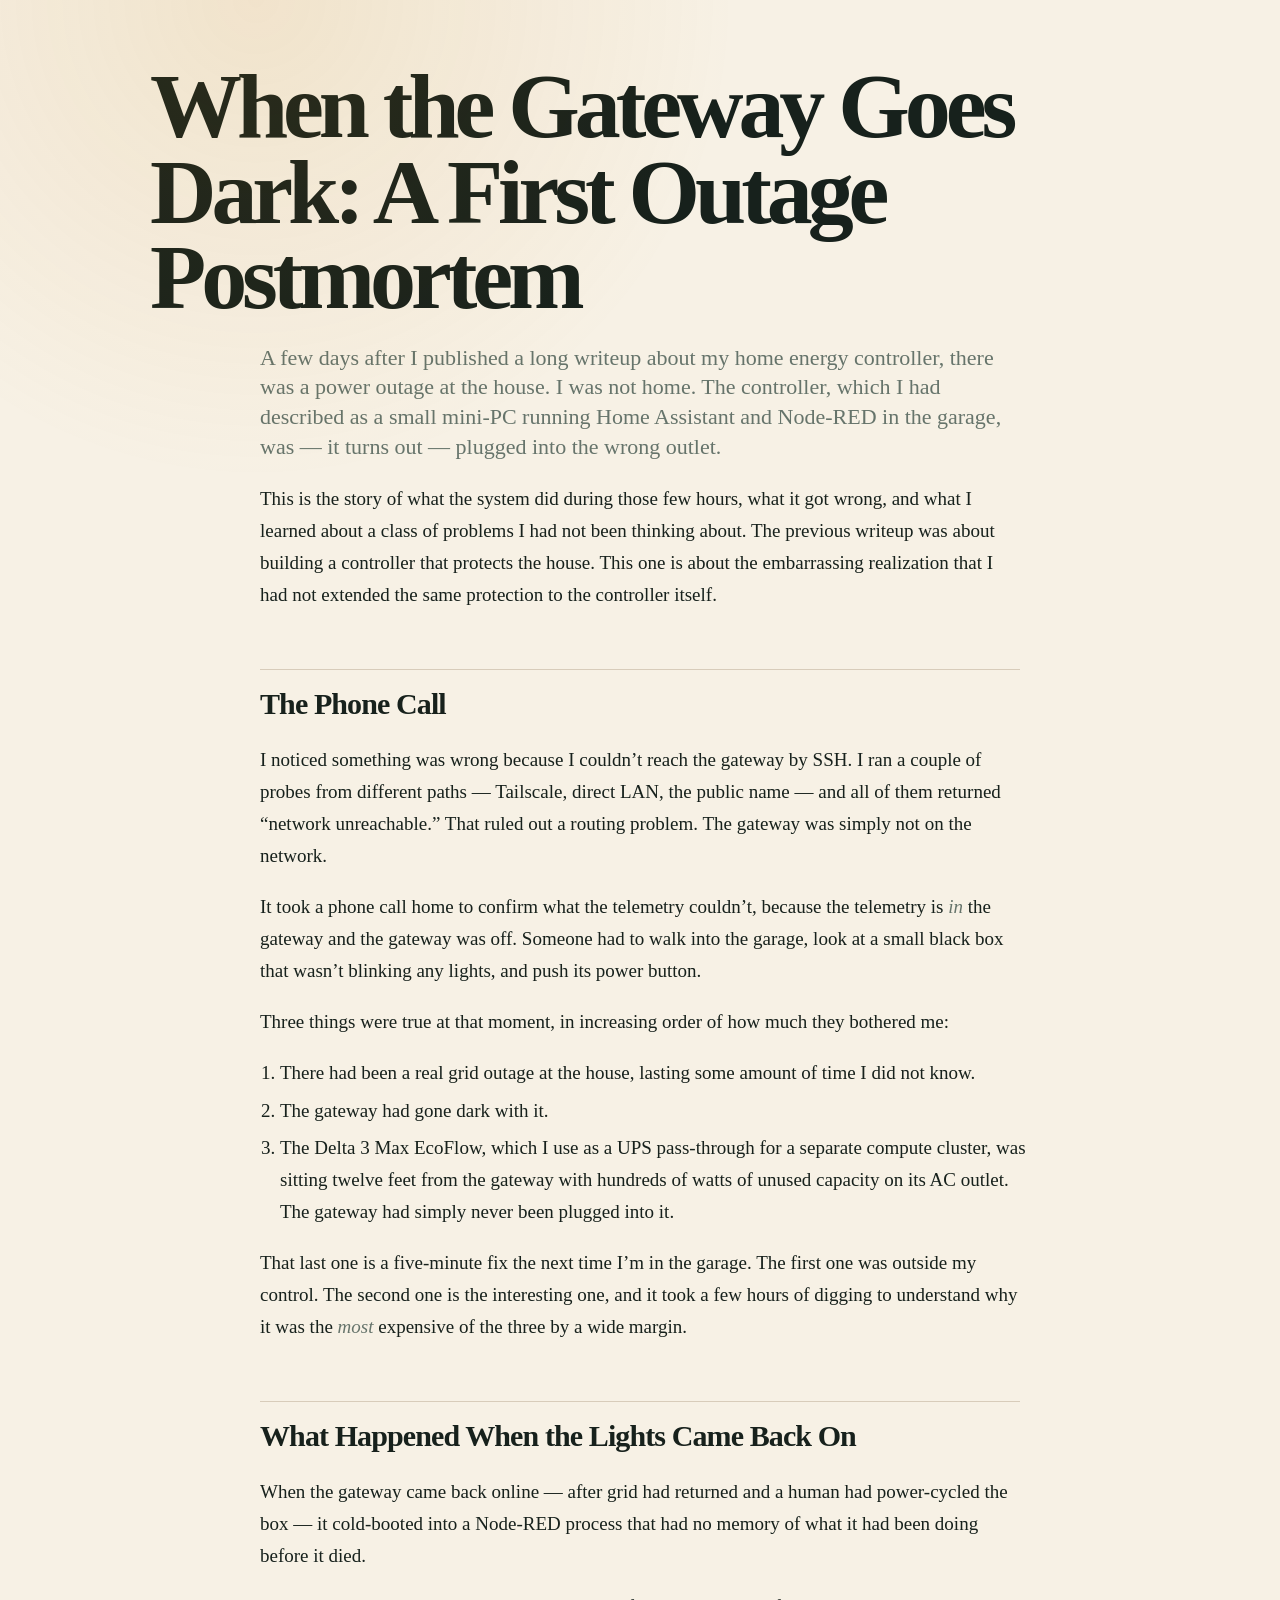
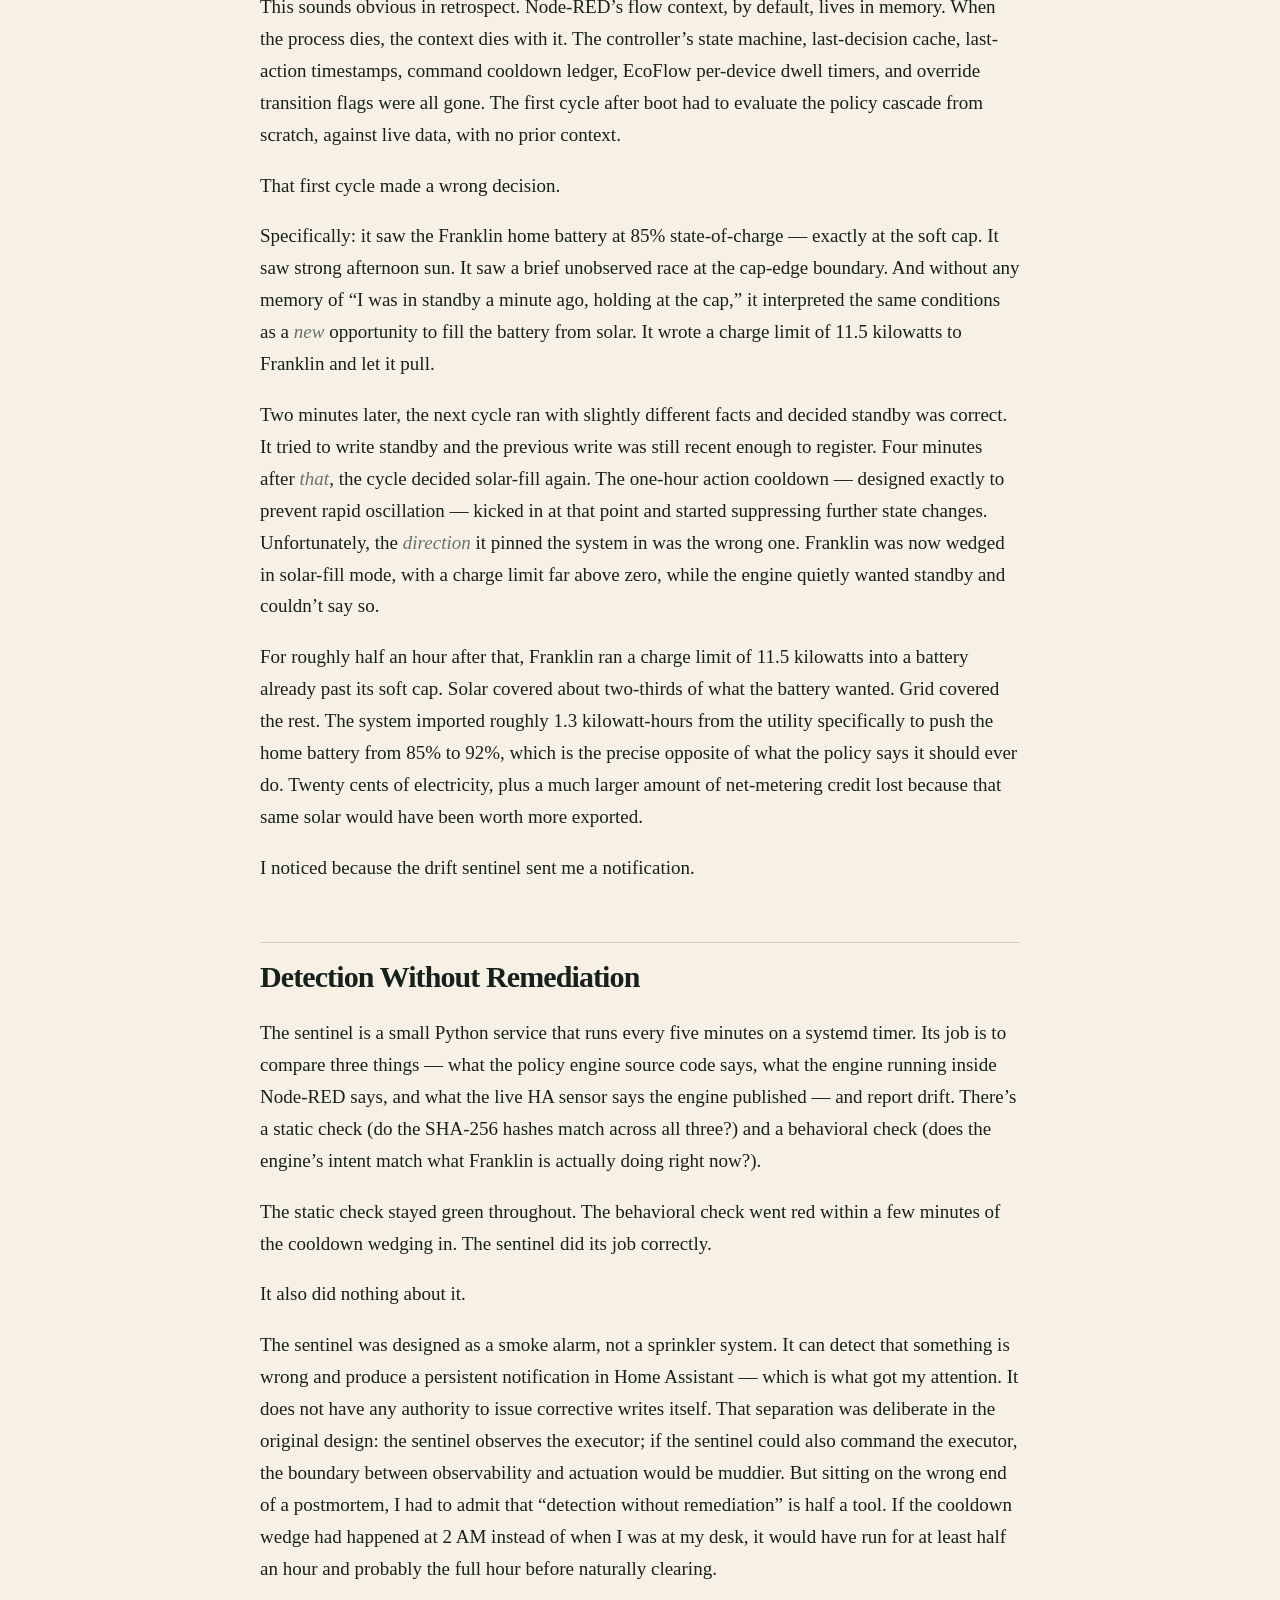
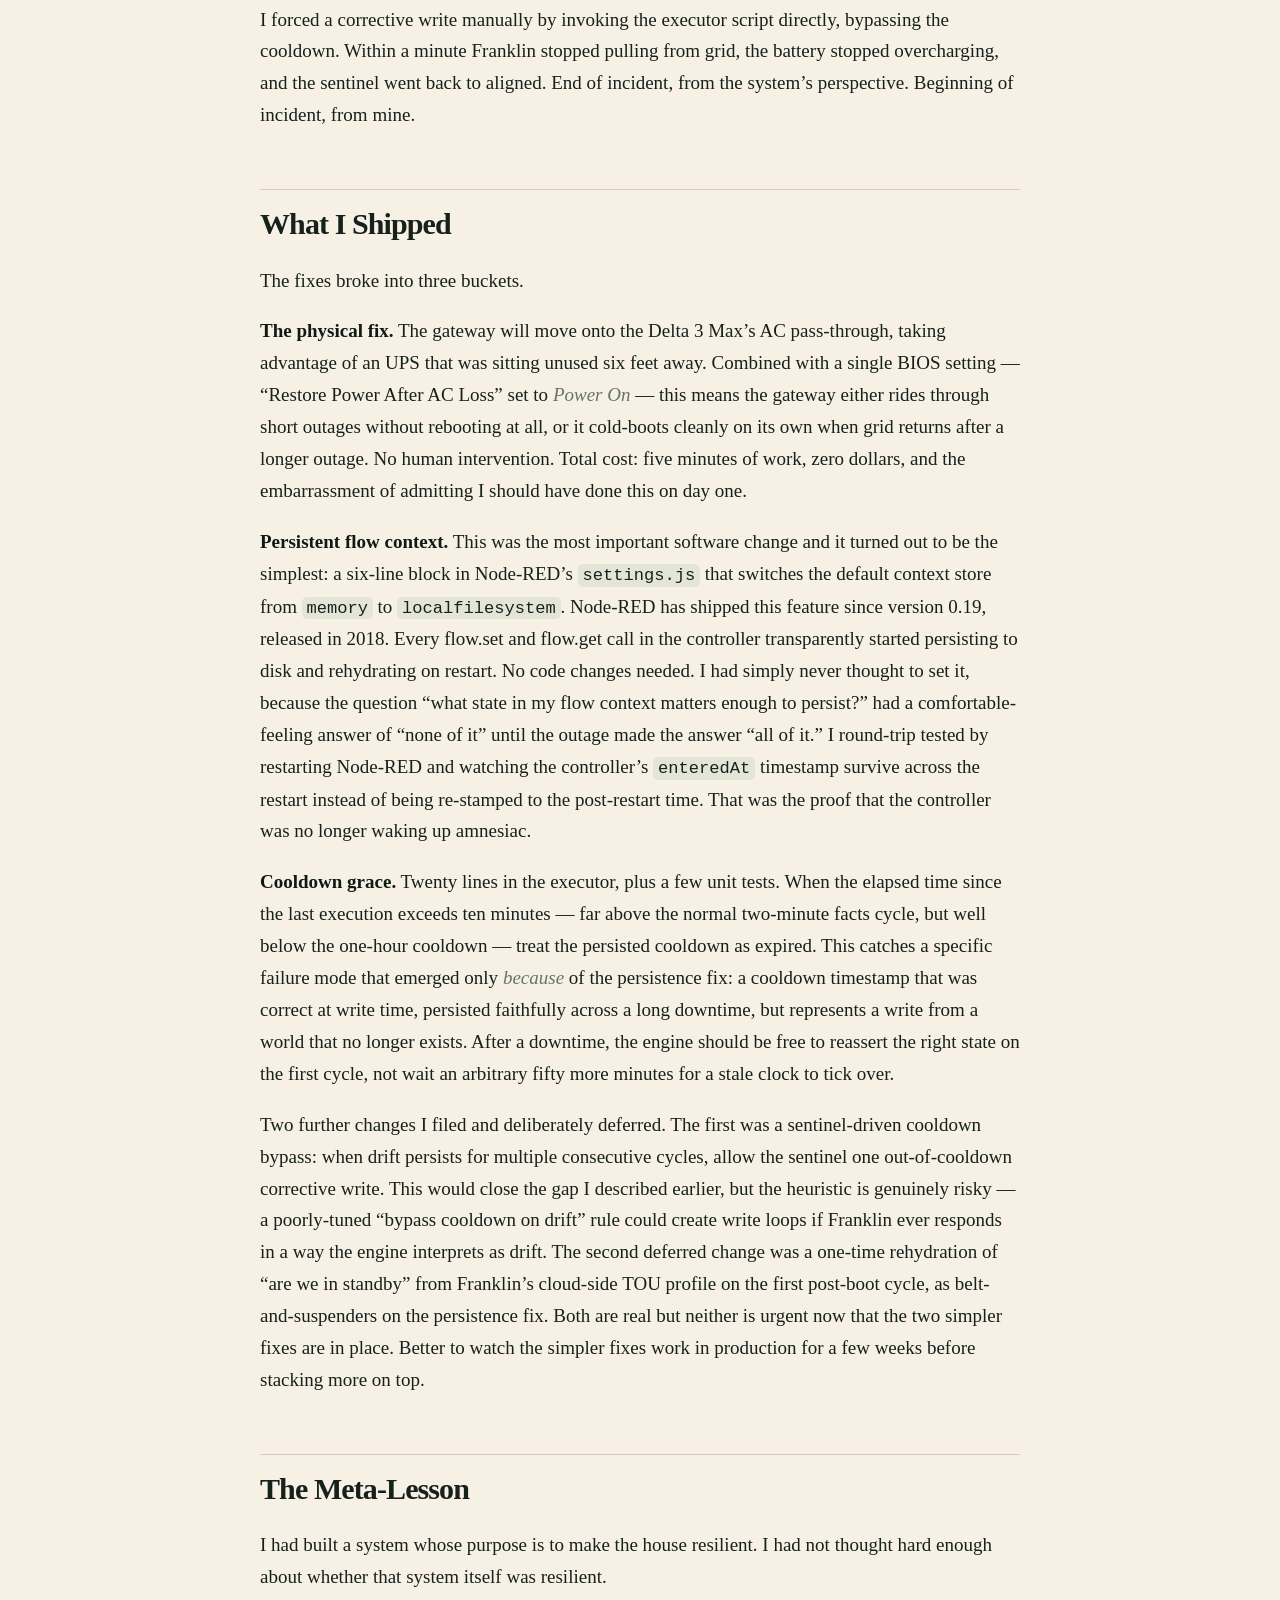
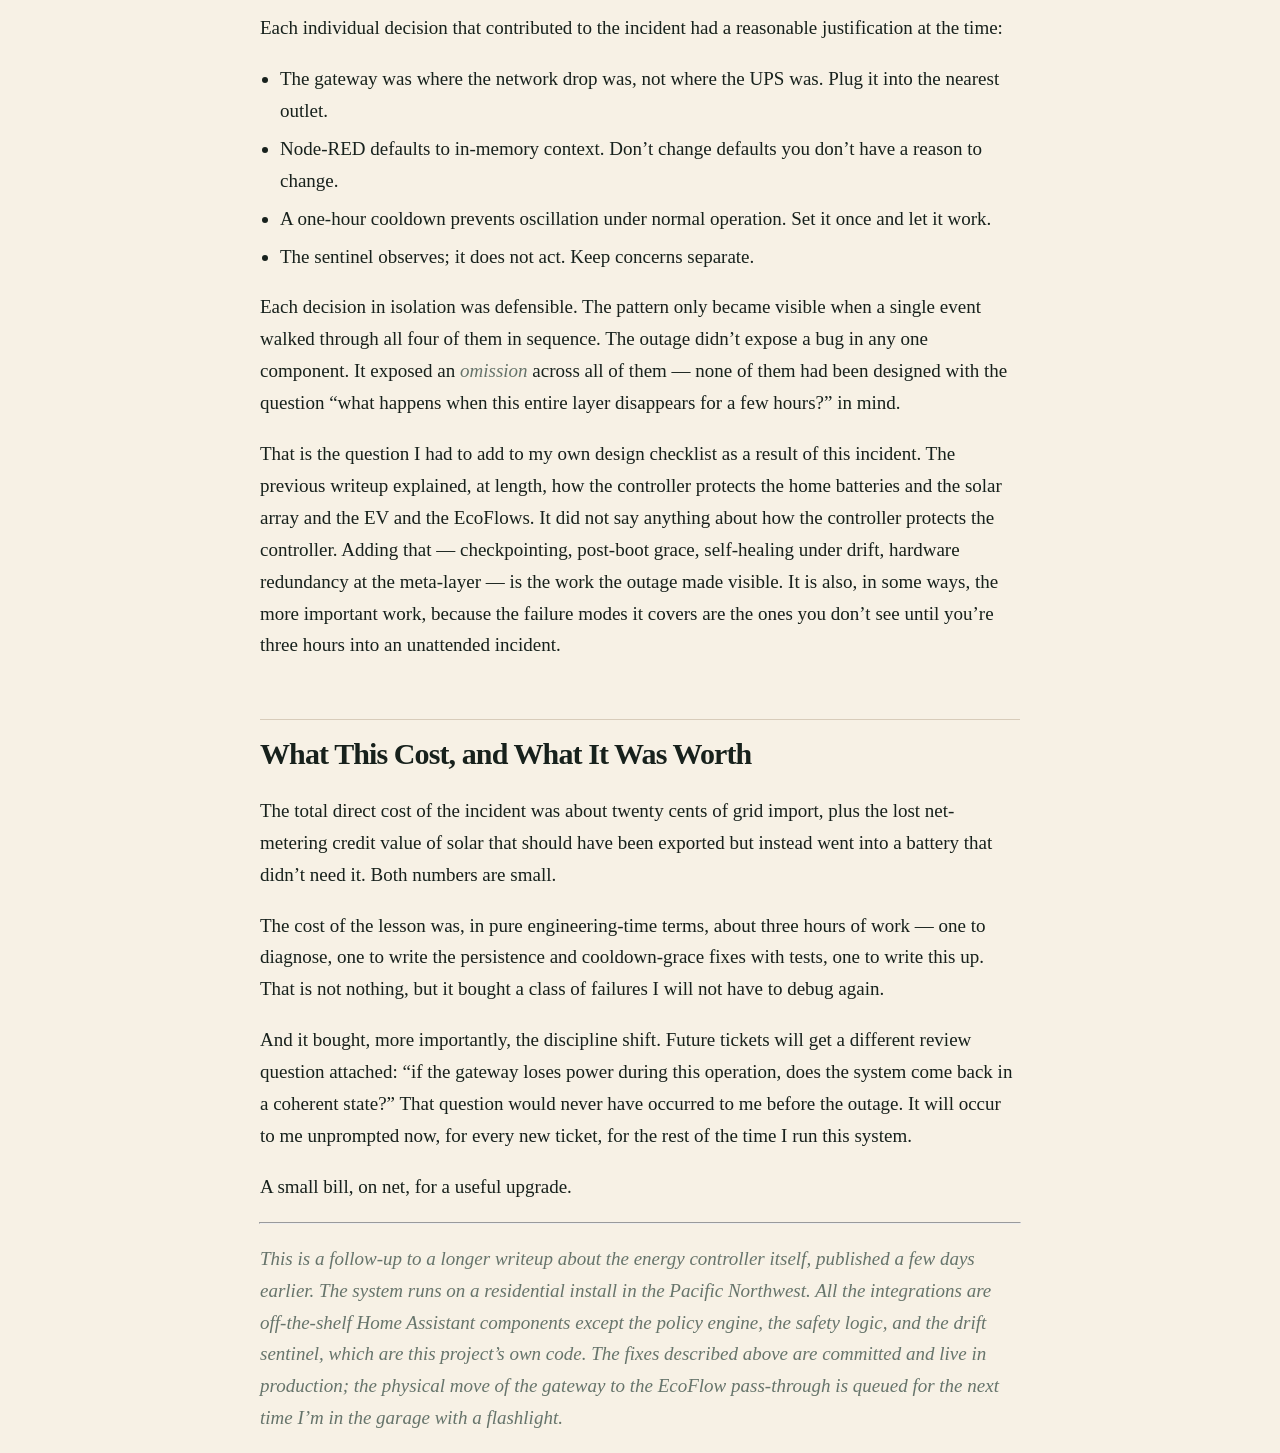
==== article-2.html @ 875e6a42 "Initial commit: two posts, landing page, CSS, screenshots" ====
<!DOCTYPE html>
<html xmlns="http://www.w3.org/1999/xhtml">
<head>
  <meta charset="utf-8" />
  <meta name="generator" content="pandoc" />
  <meta name="viewport" content="width=device-width, initial-scale=1.0, user-scalable=yes" />
  <title>article-2</title>
  <style>
    /* Default styles provided by pandoc.
    ** See https://pandoc.org/MANUAL.html#variables-for-html for config info.
    */
    span.smallcaps{font-variant: small-caps;}
    div.columns{display: flex; gap: min(4vw, 1.5em);}
    div.column{flex: auto; overflow-x: auto;}
    div.hanging-indent{margin-left: 1.5em; text-indent: -1.5em;}
    /* The extra [class] is a hack that increases specificity enough to
       override a similar rule in reveal.js */
    ul.task-list[class]{list-style: none;}
    ul.task-list li input[type="checkbox"] {
      font-size: inherit;
      width: 0.8em;
      margin: 0 0.8em 0.2em -1.6em;
      vertical-align: middle;
    }
    .display.math{display: block; text-align: center; margin: 0.5rem auto;}
  </style>
  <link rel="stylesheet" href="article.css" />
</head>
<body>
<h1 id="when-the-gateway-goes-dark-a-first-outage-postmortem">When the
Gateway Goes Dark: A First Outage Postmortem</h1>
<p>A few days after I published a long writeup about my home energy
controller, there was a power outage at the house. I was not home. The
controller, which I had described as a small mini-PC running Home
Assistant and Node-RED in the garage, was — it turns out — plugged into
the wrong outlet.</p>
<p>This is the story of what the system did during those few hours, what
it got wrong, and what I learned about a class of problems I had not
been thinking about. The previous writeup was about building a
controller that protects the house. This one is about the embarrassing
realization that I had not extended the same protection to the
controller itself.</p>
<h2 id="the-phone-call">The Phone Call</h2>
<p>I noticed something was wrong because I couldn’t reach the gateway by
SSH. I ran a couple of probes from different paths — Tailscale, direct
LAN, the public name — and all of them returned “network unreachable.”
That ruled out a routing problem. The gateway was simply not on the
network.</p>
<p>It took a phone call home to confirm what the telemetry couldn’t,
because the telemetry is <em>in</em> the gateway and the gateway was
off. Someone had to walk into the garage, look at a small black box that
wasn’t blinking any lights, and push its power button.</p>
<p>Three things were true at that moment, in increasing order of how
much they bothered me:</p>
<ol type="1">
<li>There had been a real grid outage at the house, lasting some amount
of time I did not know.</li>
<li>The gateway had gone dark with it.</li>
<li>The Delta 3 Max EcoFlow, which I use as a UPS pass-through for a
separate compute cluster, was sitting twelve feet from the gateway with
hundreds of watts of unused capacity on its AC outlet. The gateway had
simply never been plugged into it.</li>
</ol>
<p>That last one is a five-minute fix the next time I’m in the garage.
The first one was outside my control. The second one is the interesting
one, and it took a few hours of digging to understand why it was the
<em>most</em> expensive of the three by a wide margin.</p>
<h2 id="what-happened-when-the-lights-came-back-on">What Happened When
the Lights Came Back On</h2>
<p>When the gateway came back online — after grid had returned and a
human had power-cycled the box — it cold-booted into a Node-RED process
that had no memory of what it had been doing before it died.</p>
<p>This sounds obvious in retrospect. Node-RED’s flow context, by
default, lives in memory. When the process dies, the context dies with
it. The controller’s state machine, last-decision cache, last-action
timestamps, command cooldown ledger, EcoFlow per-device dwell timers,
and override transition flags were all gone. The first cycle after boot
had to evaluate the policy cascade from scratch, against live data, with
no prior context.</p>
<p>That first cycle made a wrong decision.</p>
<p>Specifically: it saw the Franklin home battery at 85% state-of-charge
— exactly at the soft cap. It saw strong afternoon sun. It saw a brief
unobserved race at the cap-edge boundary. And without any memory of “I
was in standby a minute ago, holding at the cap,” it interpreted the
same conditions as a <em>new</em> opportunity to fill the battery from
solar. It wrote a charge limit of 11.5 kilowatts to Franklin and let it
pull.</p>
<p>Two minutes later, the next cycle ran with slightly different facts
and decided standby was correct. It tried to write standby and the
previous write was still recent enough to register. Four minutes after
<em>that</em>, the cycle decided solar-fill again. The one-hour action
cooldown — designed exactly to prevent rapid oscillation — kicked in at
that point and started suppressing further state changes. Unfortunately,
the <em>direction</em> it pinned the system in was the wrong one.
Franklin was now wedged in solar-fill mode, with a charge limit far
above zero, while the engine quietly wanted standby and couldn’t say
so.</p>
<p>For roughly half an hour after that, Franklin ran a charge limit of
11.5 kilowatts into a battery already past its soft cap. Solar covered
about two-thirds of what the battery wanted. Grid covered the rest. The
system imported roughly 1.3 kilowatt-hours from the utility specifically
to push the home battery from 85% to 92%, which is the precise opposite
of what the policy says it should ever do. Twenty cents of electricity,
plus a much larger amount of net-metering credit lost because that same
solar would have been worth more exported.</p>
<p>I noticed because the drift sentinel sent me a notification.</p>
<h2 id="detection-without-remediation">Detection Without
Remediation</h2>
<p>The sentinel is a small Python service that runs every five minutes
on a systemd timer. Its job is to compare three things — what the policy
engine source code says, what the engine running inside Node-RED says,
and what the live HA sensor says the engine published — and report
drift. There’s a static check (do the SHA-256 hashes match across all
three?) and a behavioral check (does the engine’s intent match what
Franklin is actually doing right now?).</p>
<p>The static check stayed green throughout. The behavioral check went
red within a few minutes of the cooldown wedging in. The sentinel did
its job correctly.</p>
<p>It also did nothing about it.</p>
<p>The sentinel was designed as a smoke alarm, not a sprinkler system.
It can detect that something is wrong and produce a persistent
notification in Home Assistant — which is what got my attention. It does
not have any authority to issue corrective writes itself. That
separation was deliberate in the original design: the sentinel observes
the executor; if the sentinel could also command the executor, the
boundary between observability and actuation would be muddier. But
sitting on the wrong end of a postmortem, I had to admit that “detection
without remediation” is half a tool. If the cooldown wedge had happened
at 2 AM instead of when I was at my desk, it would have run for at least
half an hour and probably the full hour before naturally clearing.</p>
<p>I forced a corrective write manually by invoking the executor script
directly, bypassing the cooldown. Within a minute Franklin stopped
pulling from grid, the battery stopped overcharging, and the sentinel
went back to aligned. End of incident, from the system’s perspective.
Beginning of incident, from mine.</p>
<h2 id="what-i-shipped">What I Shipped</h2>
<p>The fixes broke into three buckets.</p>
<p><strong>The physical fix.</strong> The gateway will move onto the
Delta 3 Max’s AC pass-through, taking advantage of an UPS that was
sitting unused six feet away. Combined with a single BIOS setting —
“Restore Power After AC Loss” set to <em>Power On</em> — this means the
gateway either rides through short outages without rebooting at all, or
it cold-boots cleanly on its own when grid returns after a longer
outage. No human intervention. Total cost: five minutes of work, zero
dollars, and the embarrassment of admitting I should have done this on
day one.</p>
<p><strong>Persistent flow context.</strong> This was the most important
software change and it turned out to be the simplest: a six-line block
in Node-RED’s <code>settings.js</code> that switches the default context
store from <code>memory</code> to <code>localfilesystem</code>. Node-RED
has shipped this feature since version 0.19, released in 2018. Every
flow.set and flow.get call in the controller transparently started
persisting to disk and rehydrating on restart. No code changes needed. I
had simply never thought to set it, because the question “what state in
my flow context matters enough to persist?” had a comfortable-feeling
answer of “none of it” until the outage made the answer “all of it.” I
round-trip tested by restarting Node-RED and watching the controller’s
<code>enteredAt</code> timestamp survive across the restart instead of
being re-stamped to the post-restart time. That was the proof that the
controller was no longer waking up amnesiac.</p>
<p><strong>Cooldown grace.</strong> Twenty lines in the executor, plus a
few unit tests. When the elapsed time since the last execution exceeds
ten minutes — far above the normal two-minute facts cycle, but well
below the one-hour cooldown — treat the persisted cooldown as expired.
This catches a specific failure mode that emerged only <em>because</em>
of the persistence fix: a cooldown timestamp that was correct at write
time, persisted faithfully across a long downtime, but represents a
write from a world that no longer exists. After a downtime, the engine
should be free to reassert the right state on the first cycle, not wait
an arbitrary fifty more minutes for a stale clock to tick over.</p>
<p>Two further changes I filed and deliberately deferred. The first was
a sentinel-driven cooldown bypass: when drift persists for multiple
consecutive cycles, allow the sentinel one out-of-cooldown corrective
write. This would close the gap I described earlier, but the heuristic
is genuinely risky — a poorly-tuned “bypass cooldown on drift” rule
could create write loops if Franklin ever responds in a way the engine
interprets as drift. The second deferred change was a one-time
rehydration of “are we in standby” from Franklin’s cloud-side TOU
profile on the first post-boot cycle, as belt-and-suspenders on the
persistence fix. Both are real but neither is urgent now that the two
simpler fixes are in place. Better to watch the simpler fixes work in
production for a few weeks before stacking more on top.</p>
<h2 id="the-meta-lesson">The Meta-Lesson</h2>
<p>I had built a system whose purpose is to make the house resilient. I
had not thought hard enough about whether that system itself was
resilient.</p>
<p>Each individual decision that contributed to the incident had a
reasonable justification at the time:</p>
<ul>
<li>The gateway was where the network drop was, not where the UPS was.
Plug it into the nearest outlet.</li>
<li>Node-RED defaults to in-memory context. Don’t change defaults you
don’t have a reason to change.</li>
<li>A one-hour cooldown prevents oscillation under normal operation. Set
it once and let it work.</li>
<li>The sentinel observes; it does not act. Keep concerns separate.</li>
</ul>
<p>Each decision in isolation was defensible. The pattern only became
visible when a single event walked through all four of them in sequence.
The outage didn’t expose a bug in any one component. It exposed an
<em>omission</em> across all of them — none of them had been designed
with the question “what happens when this entire layer disappears for a
few hours?” in mind.</p>
<p>That is the question I had to add to my own design checklist as a
result of this incident. The previous writeup explained, at length, how
the controller protects the home batteries and the solar array and the
EV and the EcoFlows. It did not say anything about how the controller
protects the controller. Adding that — checkpointing, post-boot grace,
self-healing under drift, hardware redundancy at the meta-layer — is the
work the outage made visible. It is also, in some ways, the more
important work, because the failure modes it covers are the ones you
don’t see until you’re three hours into an unattended incident.</p>
<h2 id="what-this-cost-and-what-it-was-worth">What This Cost, and What
It Was Worth</h2>
<p>The total direct cost of the incident was about twenty cents of grid
import, plus the lost net-metering credit value of solar that should
have been exported but instead went into a battery that didn’t need it.
Both numbers are small.</p>
<p>The cost of the lesson was, in pure engineering-time terms, about
three hours of work — one to diagnose, one to write the persistence and
cooldown-grace fixes with tests, one to write this up. That is not
nothing, but it bought a class of failures I will not have to debug
again.</p>
<p>And it bought, more importantly, the discipline shift. Future tickets
will get a different review question attached: “if the gateway loses
power during this operation, does the system come back in a coherent
state?” That question would never have occurred to me before the outage.
It will occur to me unprompted now, for every new ticket, for the rest
of the time I run this system.</p>
<p>A small bill, on net, for a useful upgrade.</p>
<hr />
<p><em>This is a follow-up to a longer writeup about the energy
controller itself, published a few days earlier. The system runs on a
residential install in the Pacific Northwest. All the integrations are
off-the-shelf Home Assistant components except the policy engine, the
safety logic, and the drift sentinel, which are this project’s own code.
The fixes described above are committed and live in production; the
physical move of the gateway to the EcoFlow pass-through is queued for
the next time I’m in the garage with a flashlight.</em></p>
</body>
</html>
---- article.css ----
:root {
  color-scheme: light;
  --paper: #f7f1e5;
  --ink: #17211c;
  --muted: #66746b;
  --line: #d8ccba;
  --accent: #1f6f52;
  --solar: #c98317;
  font-family: ui-serif, Georgia, Cambria, "Times New Roman", Times, serif;
}

body {
  margin: 0;
  background: var(--paper);
  color: var(--ink);
}

body::before {
  content: "";
  position: fixed;
  inset: 0;
  pointer-events: none;
  background: radial-gradient(circle at 20% 0%, rgba(201, 131, 23, 0.12), transparent 30rem);
}

main, body > article, body > div, body > section {
  max-width: 760px;
  margin: 0 auto;
}

body > * {
  max-width: 760px;
  margin-left: auto;
  margin-right: auto;
}

h1 {
  max-width: 980px;
  margin: 64px auto 10px;
  font-size: clamp(46px, 8vw, 92px);
  line-height: 0.93;
  letter-spacing: -0.055em;
}

h1 + p {
  max-width: 760px;
  color: var(--muted);
  font-size: 22px;
  line-height: 1.35;
}

h2 {
  margin-top: 58px;
  padding-top: 18px;
  border-top: 1px solid var(--line);
  font-size: 30px;
  line-height: 1.05;
  letter-spacing: -0.03em;
}

p, li {
  font-size: 19px;
  line-height: 1.68;
}

li { margin: 6px 0; }

em { color: var(--muted); }

strong { color: #0f1a15; }

img {
  display: block;
  width: min(1120px, calc(100vw - 48px));
  max-width: none;
  margin: 34px 50% 12px;
  transform: translateX(-50%);
  border-radius: 18px;
  border: 1px solid rgba(23, 33, 28, 0.18);
  box-shadow: 0 20px 70px rgba(46, 35, 19, 0.18);
}

a {
  color: var(--accent);
}

blockquote {
  margin: 42px 0;
  padding-left: 24px;
  border-left: 5px solid var(--solar);
  color: #27342d;
  font-size: 25px;
  line-height: 1.35;
}

code {
  font-family: ui-monospace, SFMono-Regular, Menlo, Monaco, Consolas, "Liberation Mono", monospace;
  font-size: 0.9em;
  background: rgba(31, 111, 82, 0.09);
  padding: 0.1em 0.28em;
  border-radius: 5px;
}

@media (max-width: 820px) {
  body > * { max-width: calc(100vw - 34px); }
  p, li { font-size: 17px; }
  h1 { margin-top: 34px; }
}
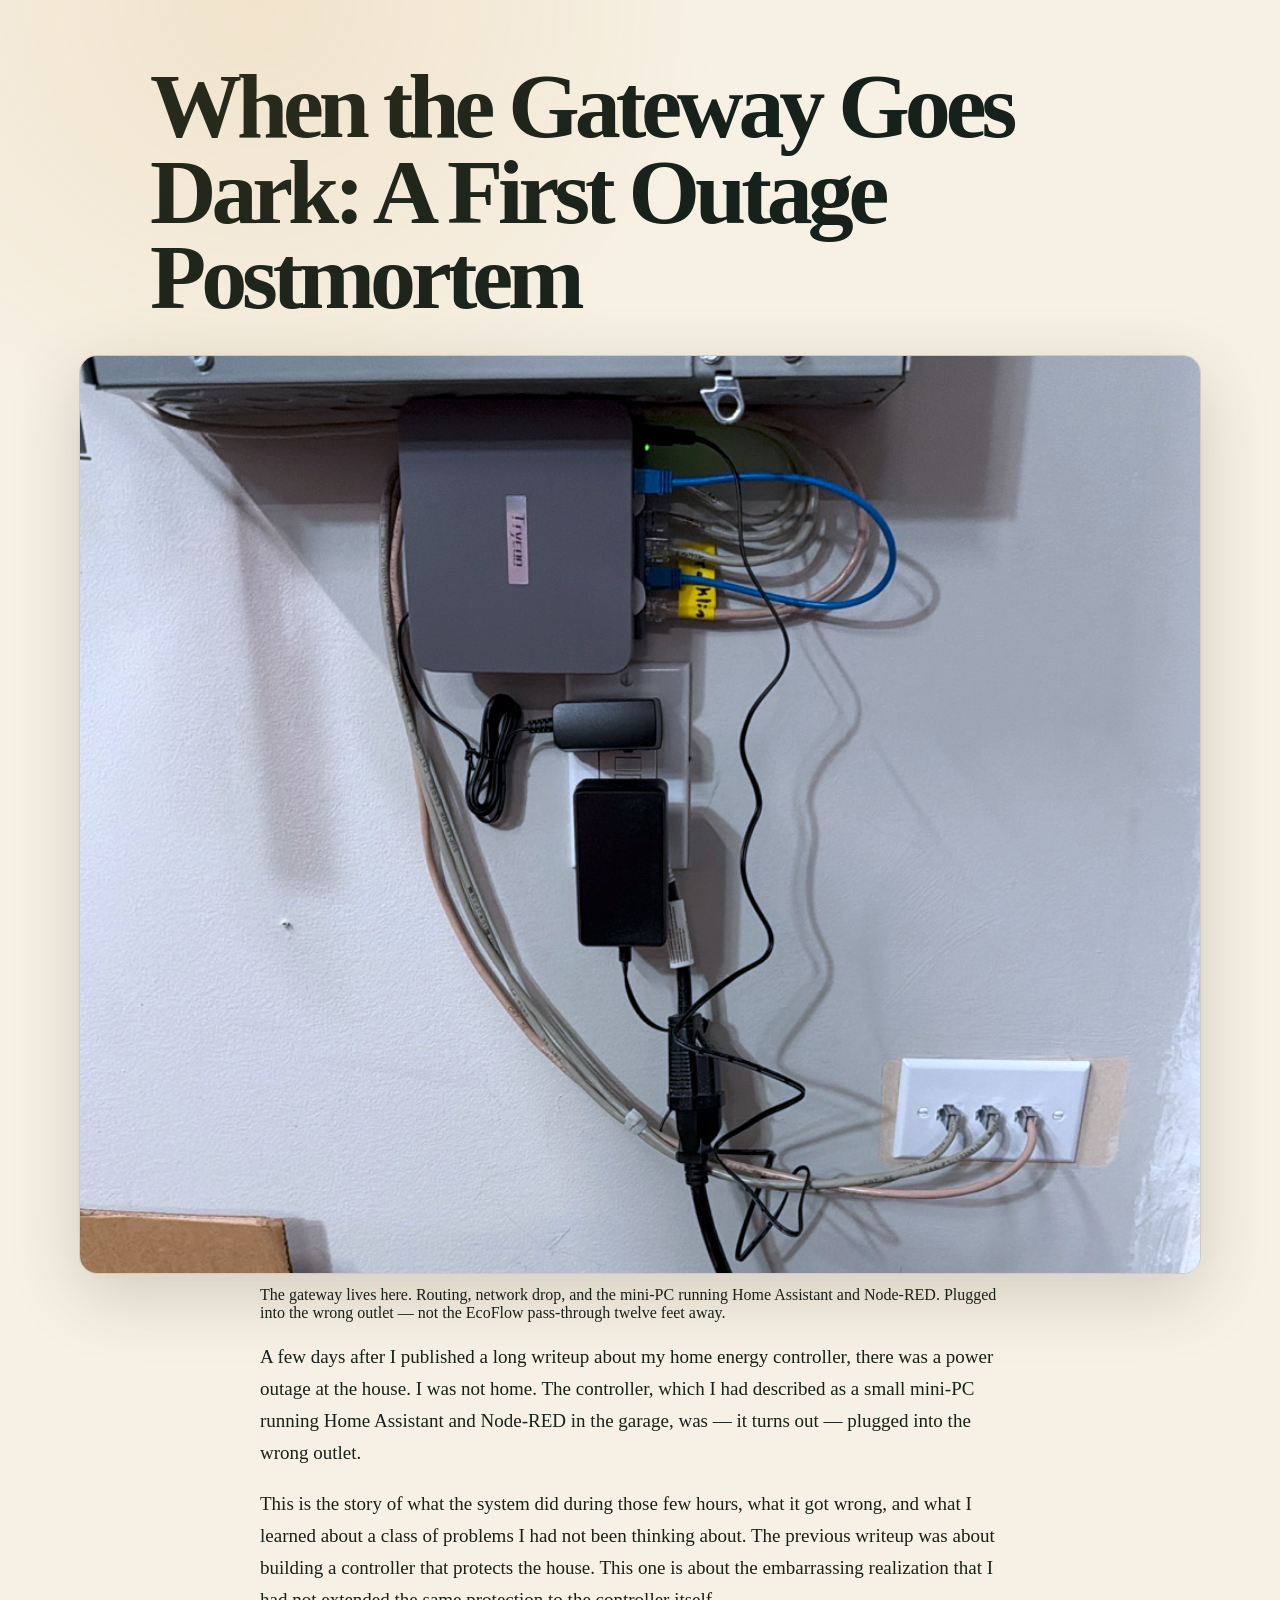
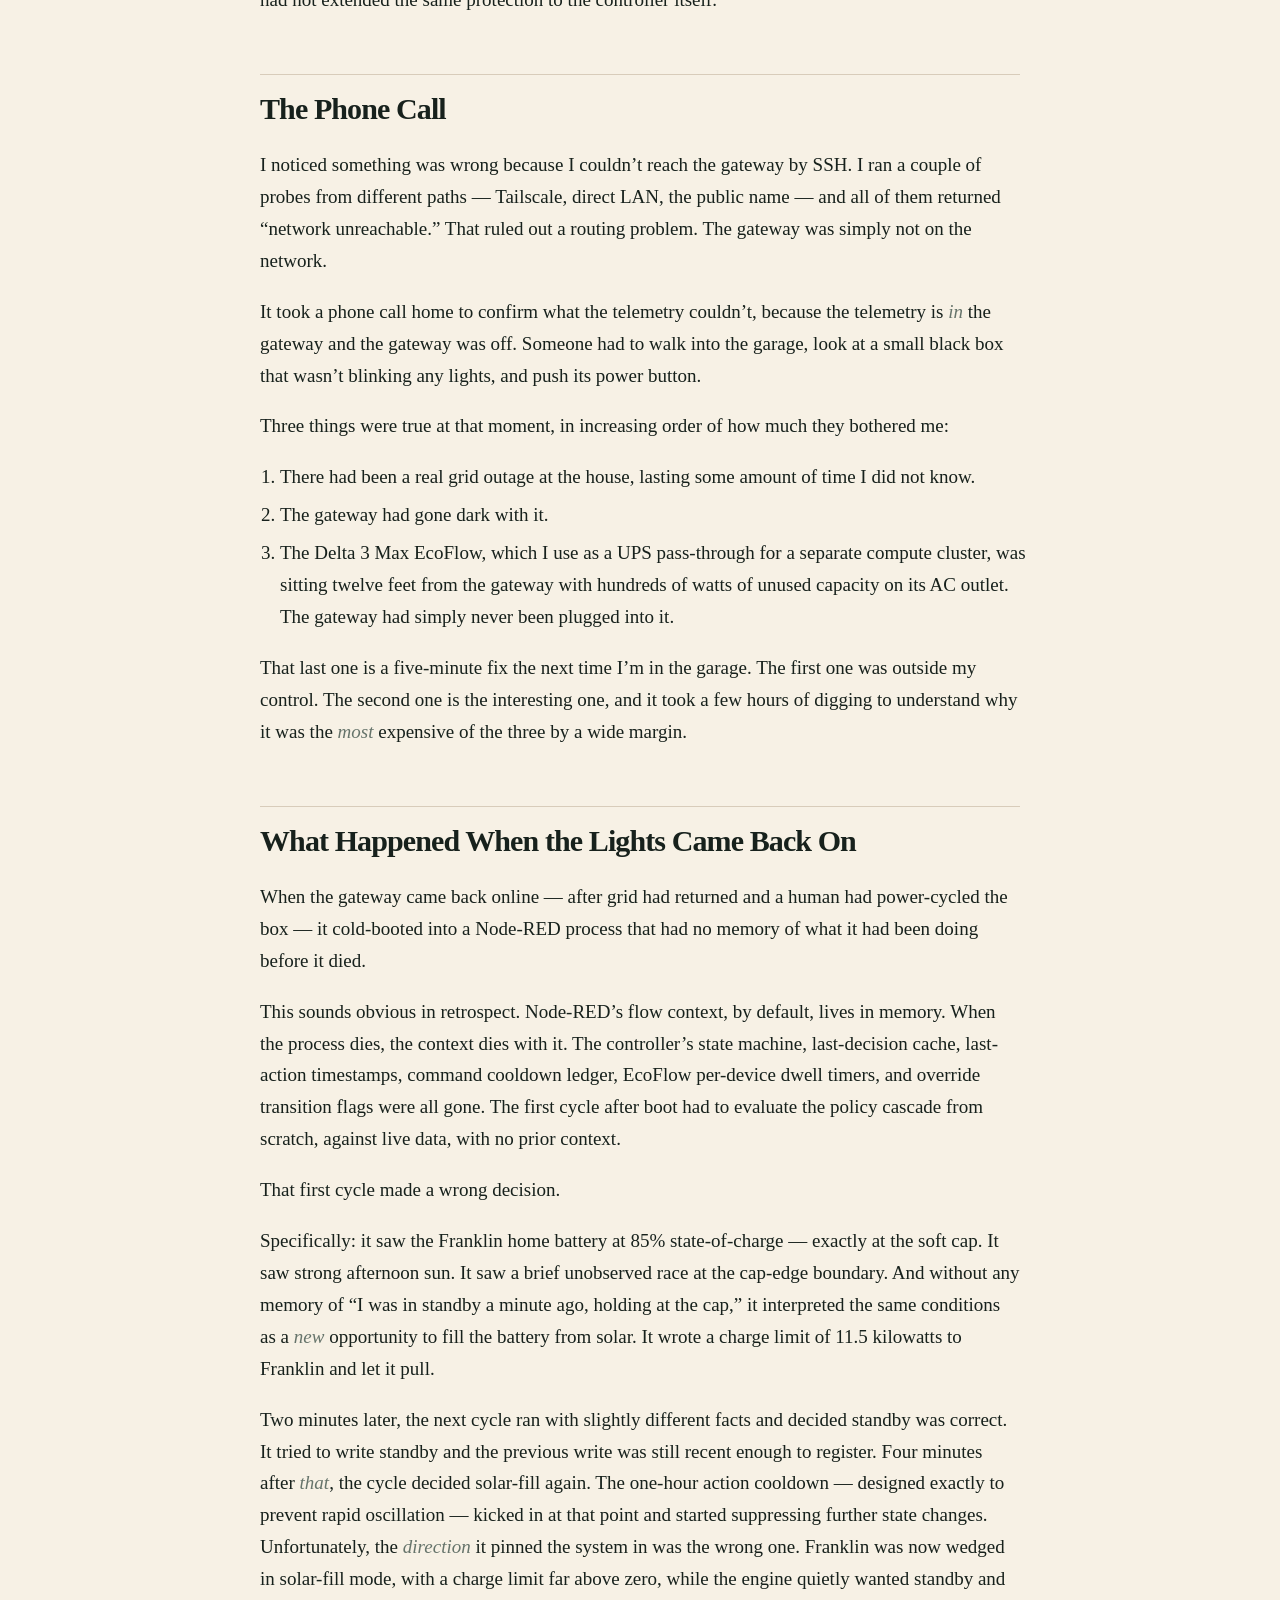
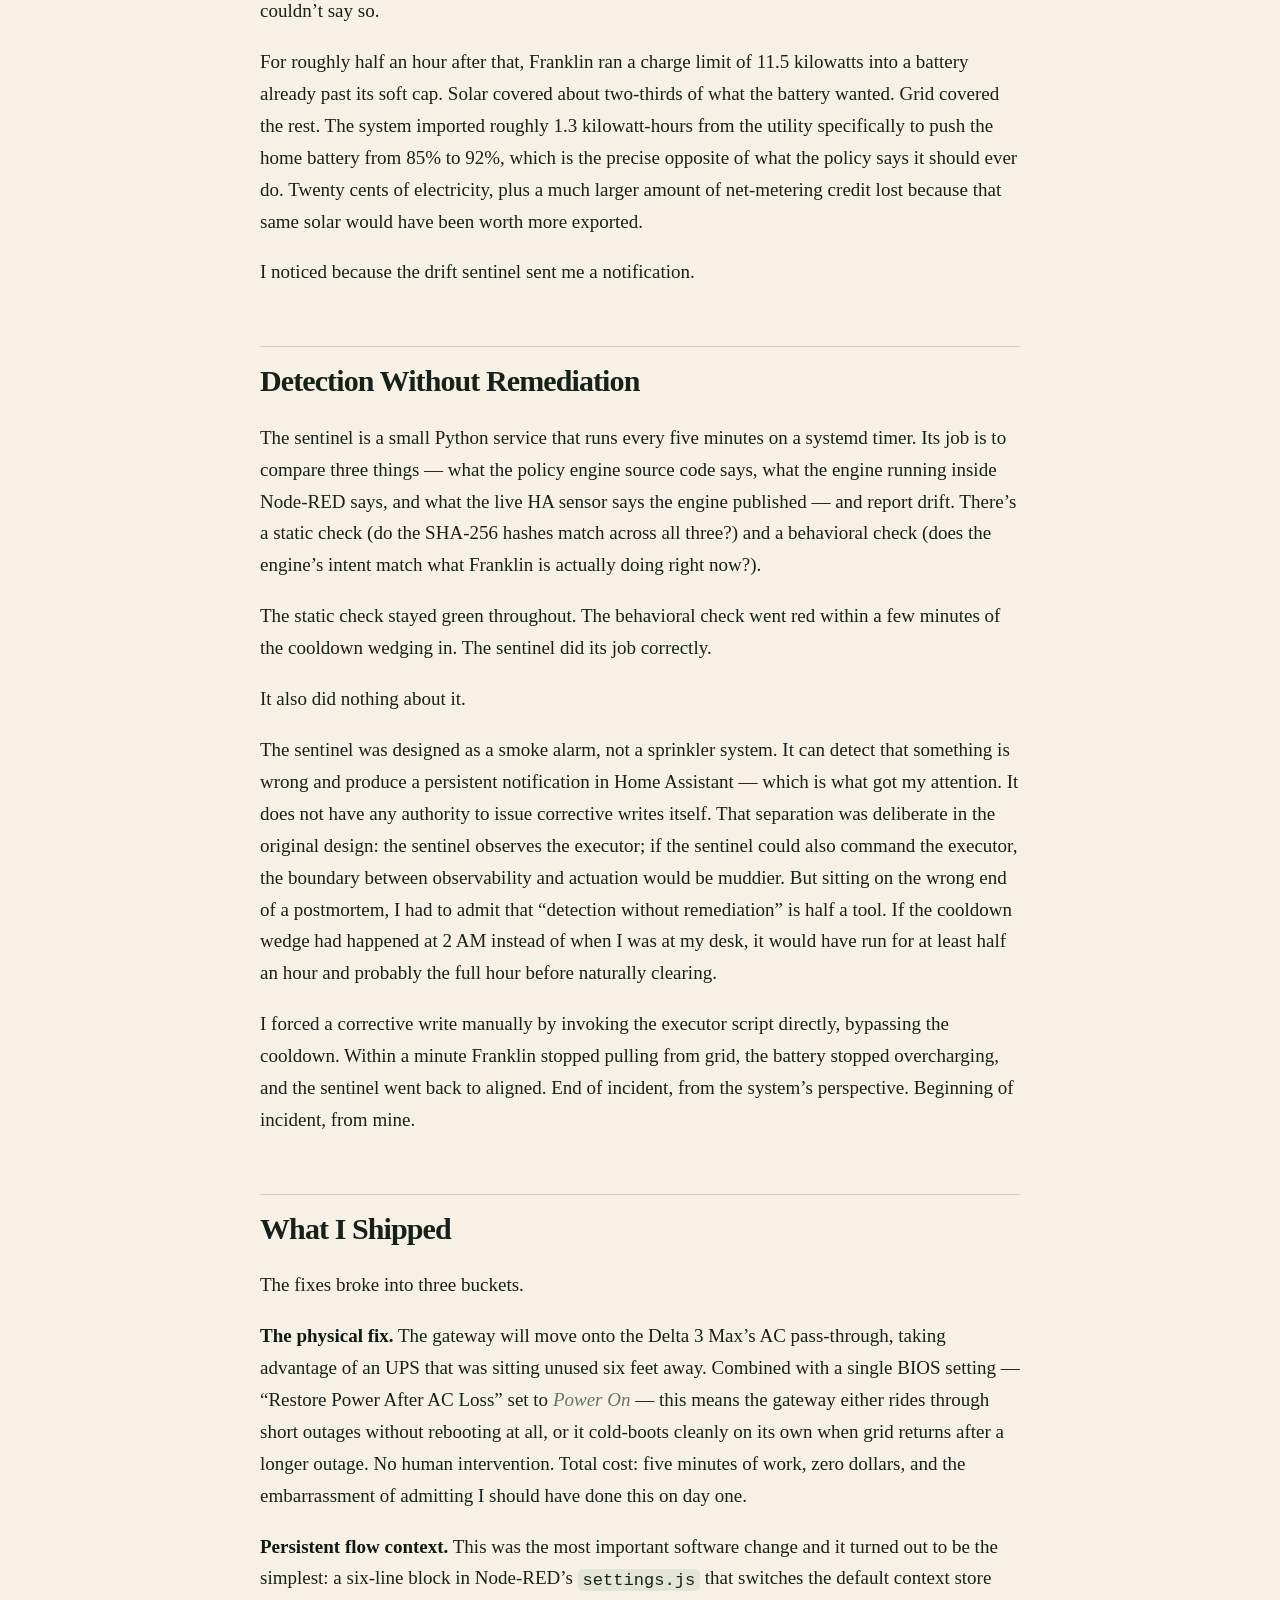
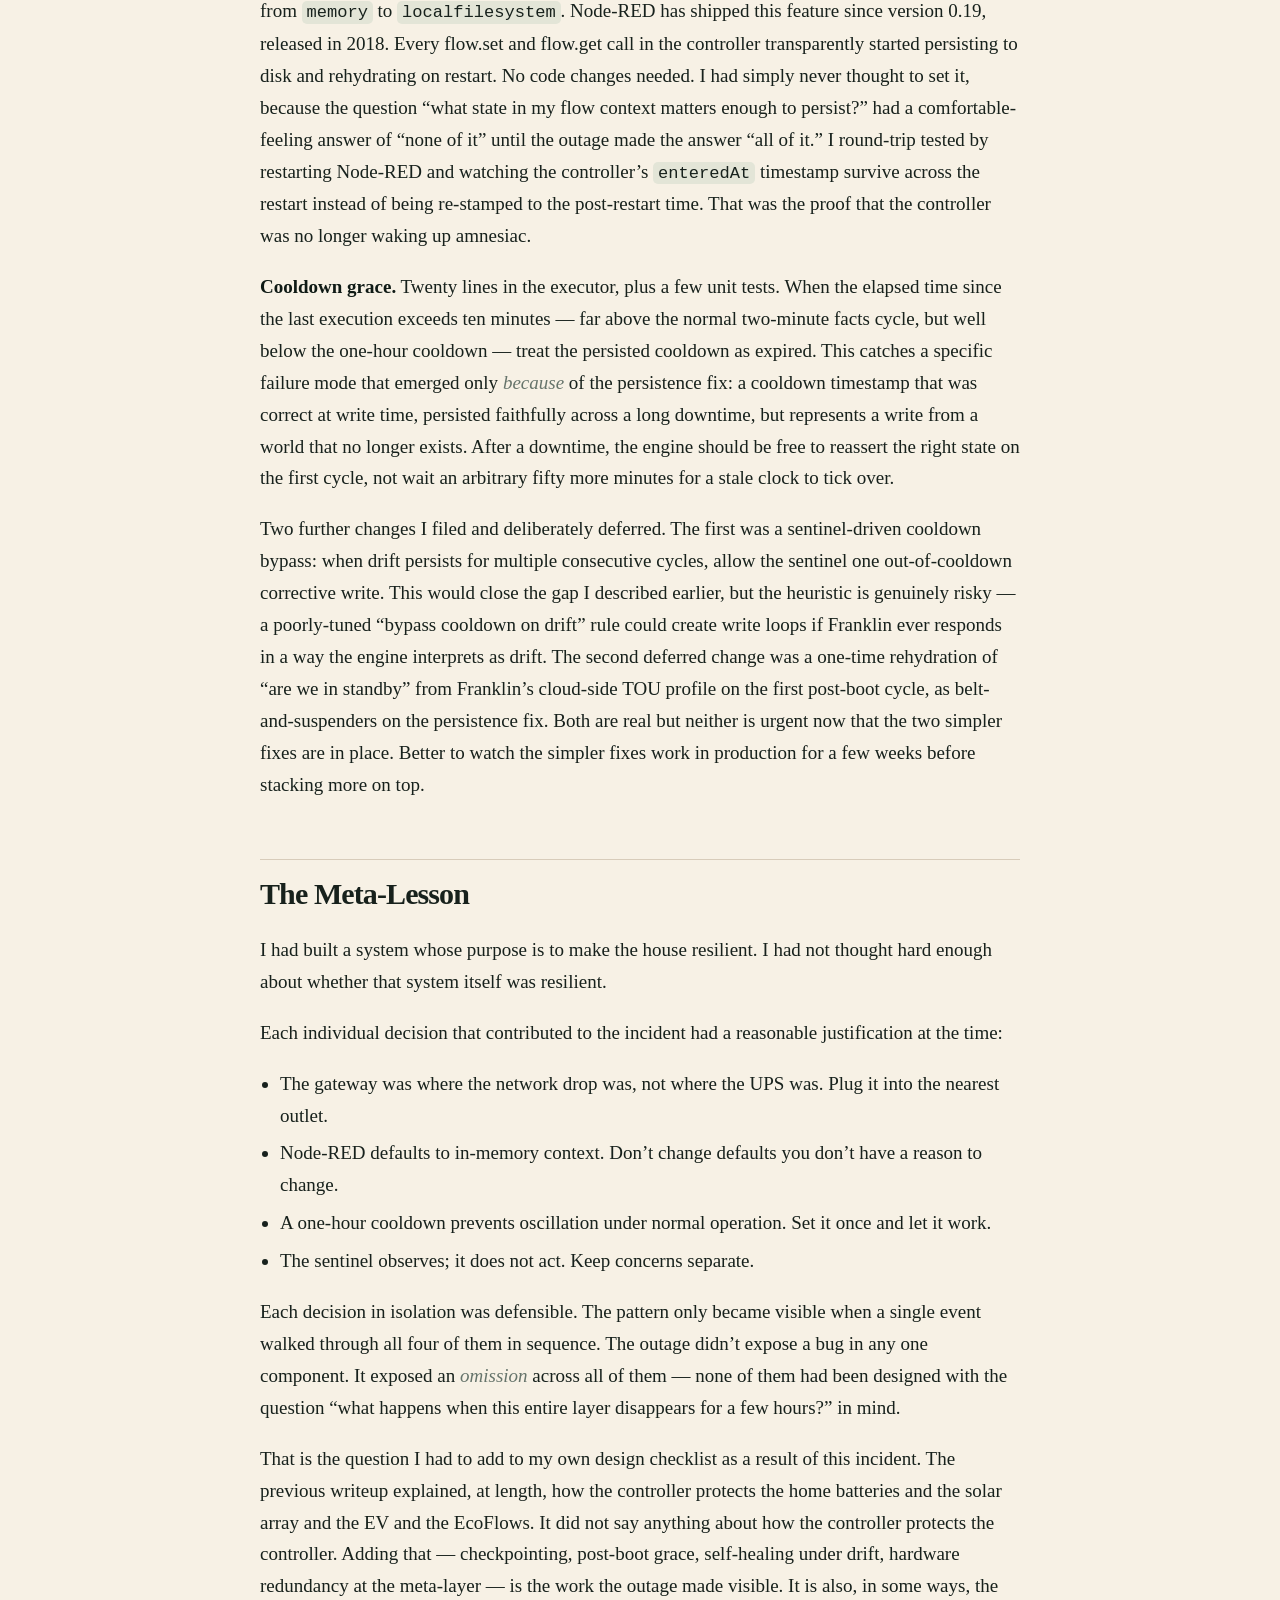
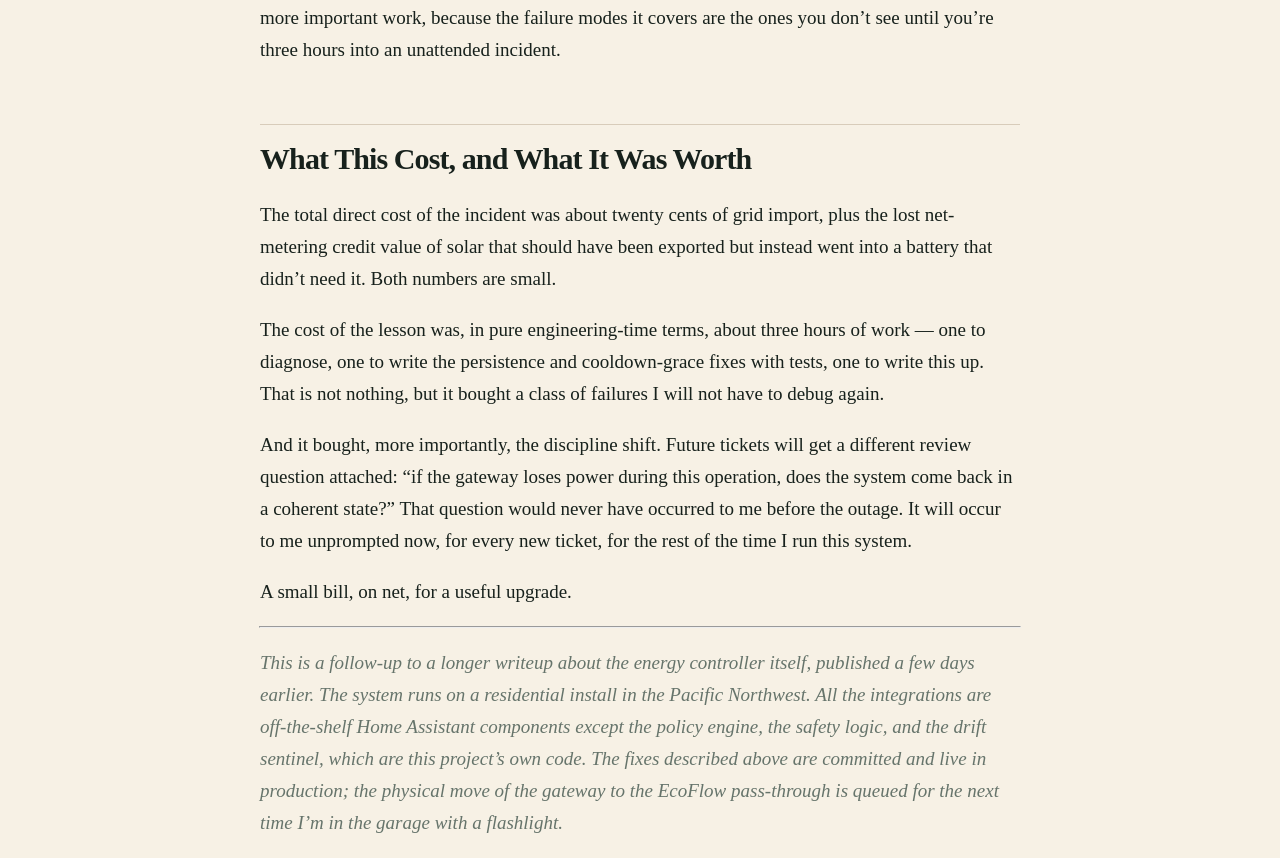
==== commit 5398c5f5: "Update hero image to daytime sankey and sharpen meta-thesis" ====
--- a/article-2.html
+++ b/article-2.html
@@ -29,6 +29,14 @@
 <body>
 <h1 id="when-the-gateway-goes-dark-a-first-outage-postmortem">When the
 Gateway Goes Dark: A First Outage Postmortem</h1>
+<figure>
+<img src="screenshots/gateway-garage.png"
+alt="The gateway lives here. Routing, network drop, and the mini-PC running Home Assistant and Node-RED. Plugged into the wrong outlet — not the EcoFlow pass-through twelve feet away." />
+<figcaption aria-hidden="true">The gateway lives here. Routing, network
+drop, and the mini-PC running Home Assistant and Node-RED. Plugged into
+the wrong outlet — not the EcoFlow pass-through twelve feet
+away.</figcaption>
+</figure>
 <p>A few days after I published a long writeup about my home energy
 controller, there was a power outage at the house. I was not home. The
 controller, which I had described as a small mini-PC running Home
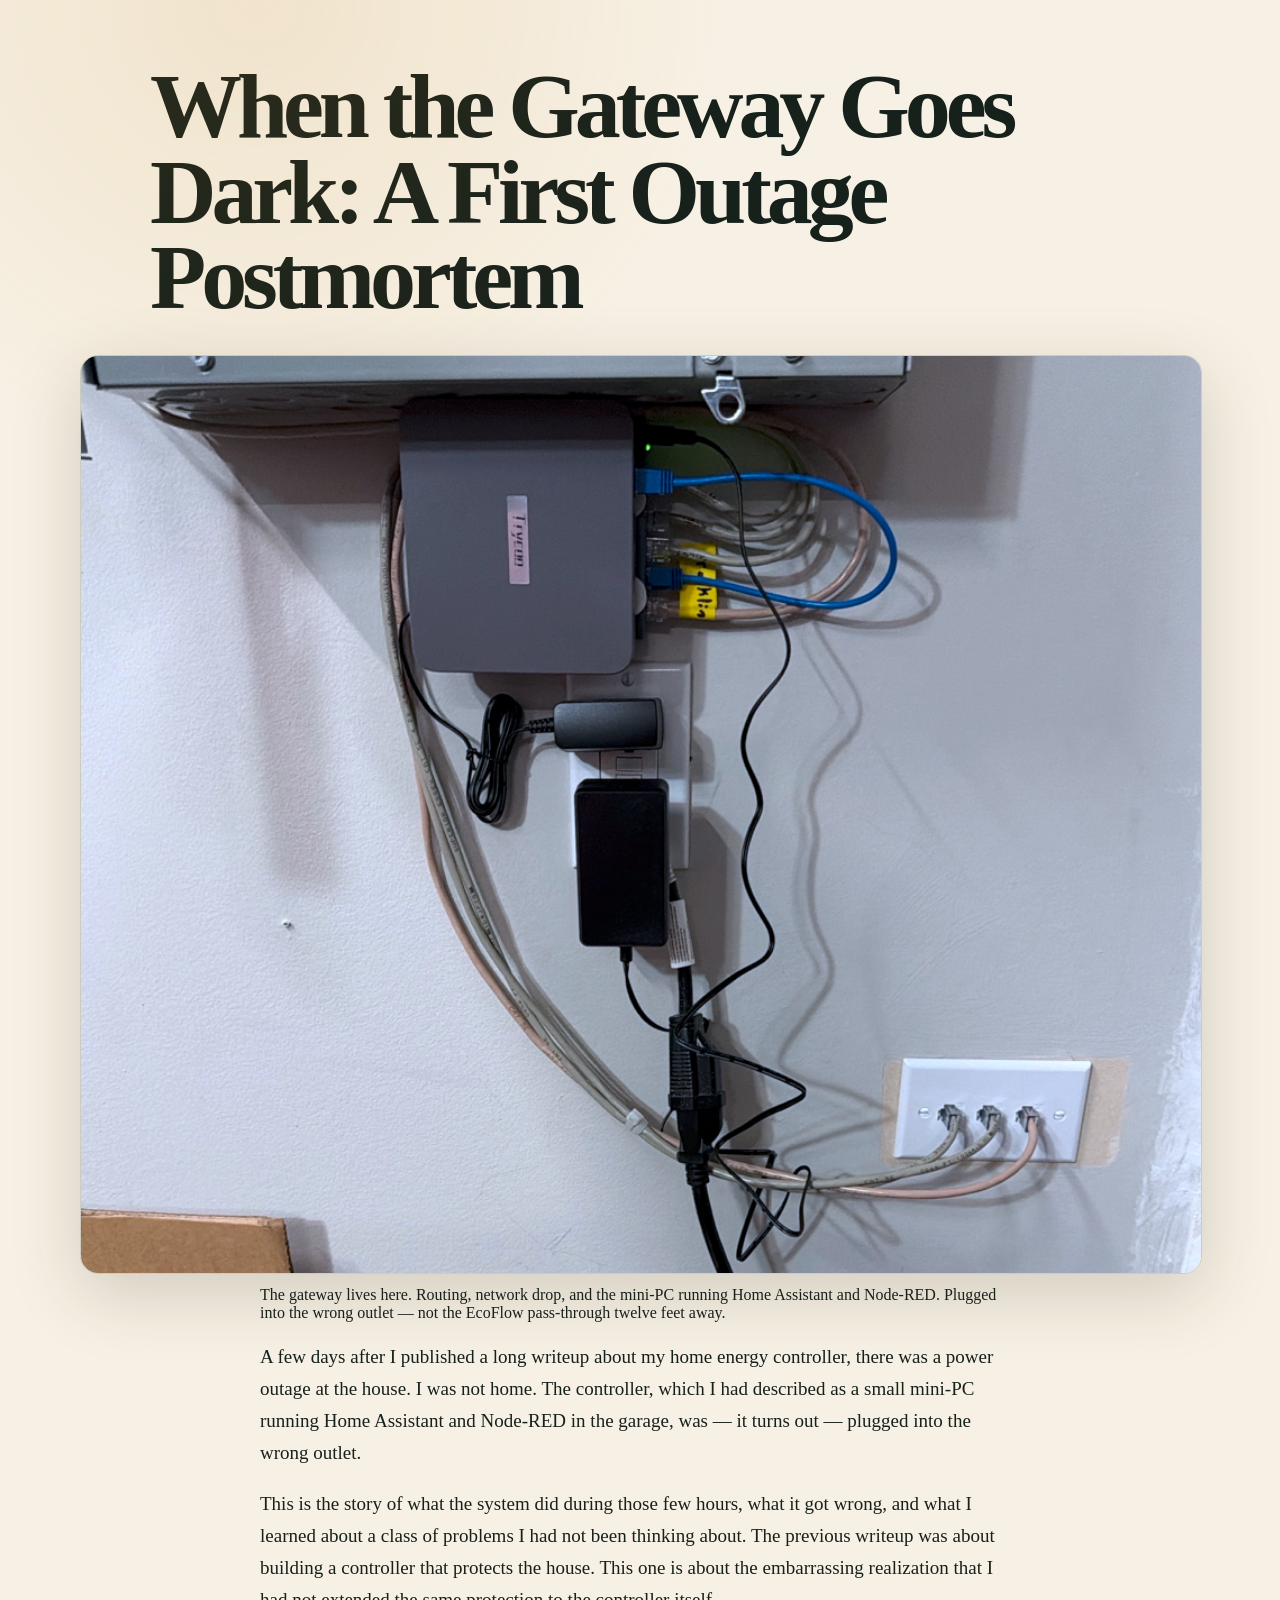
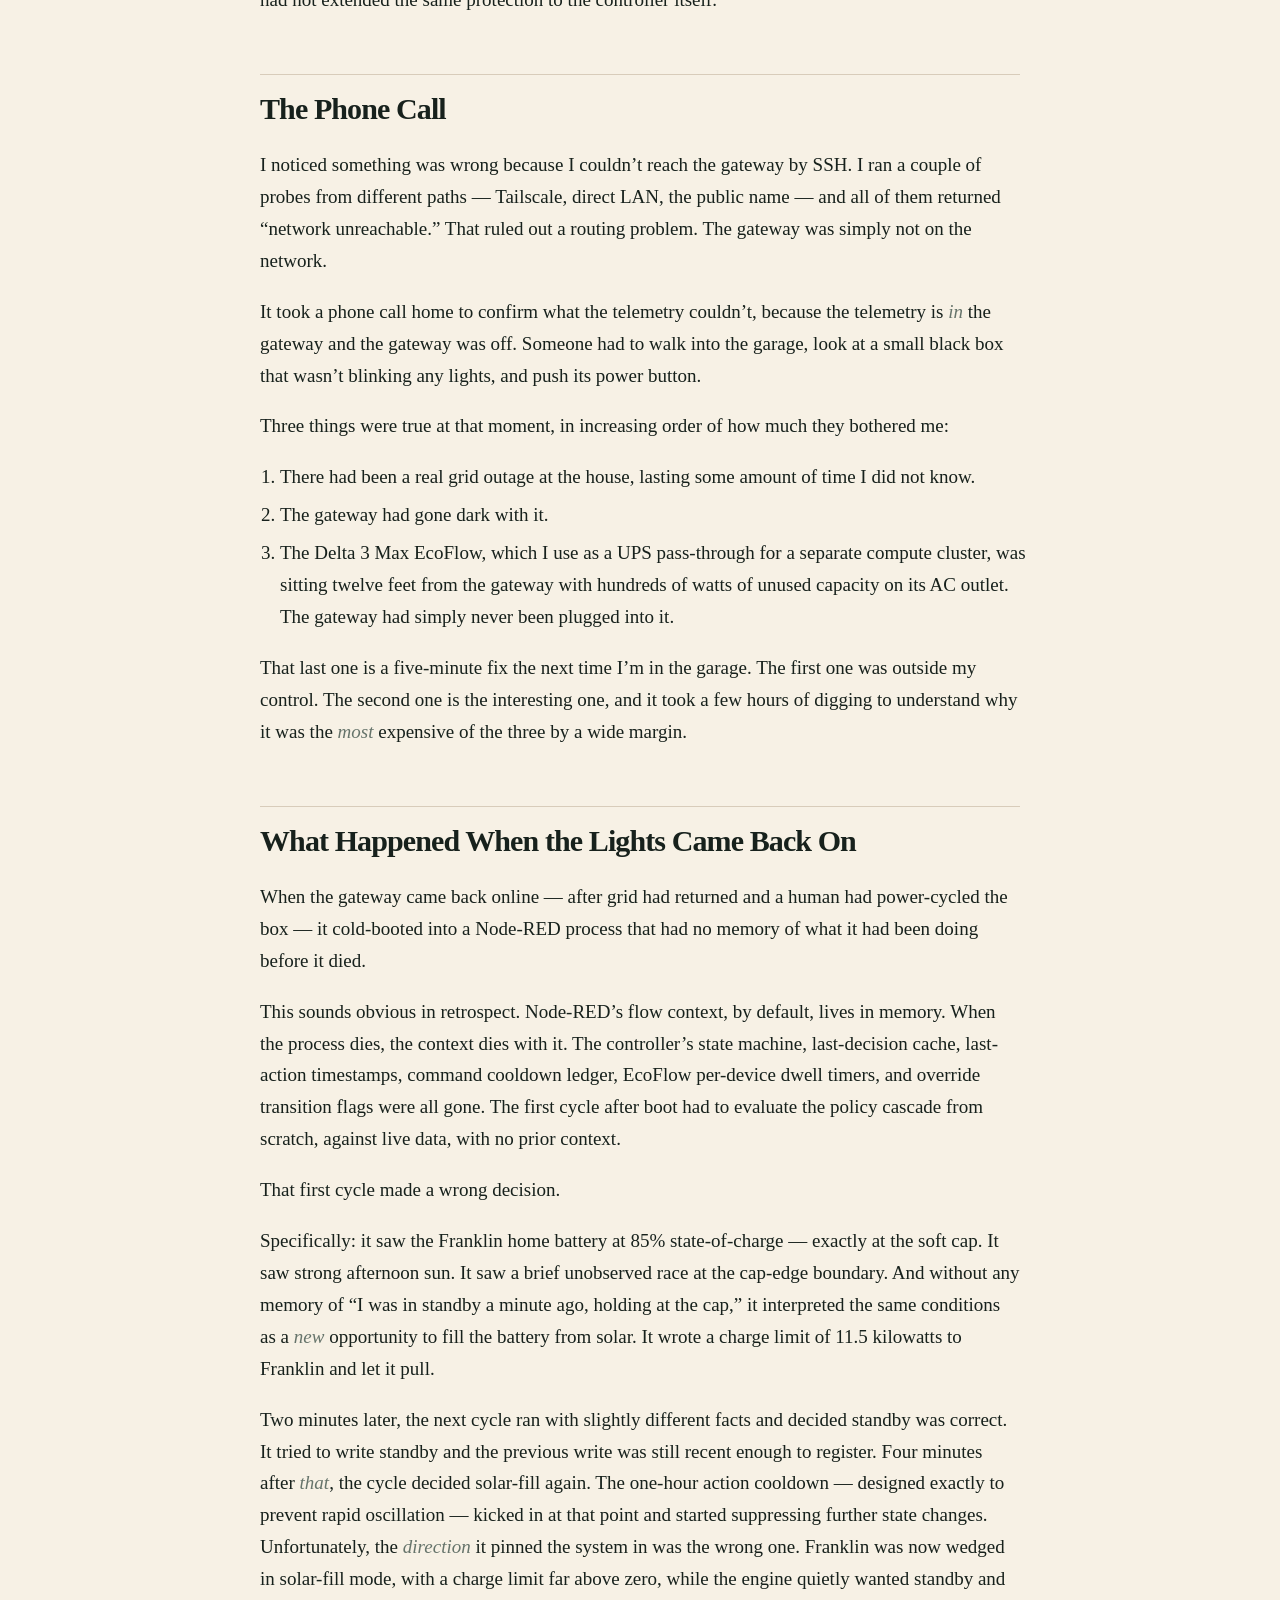
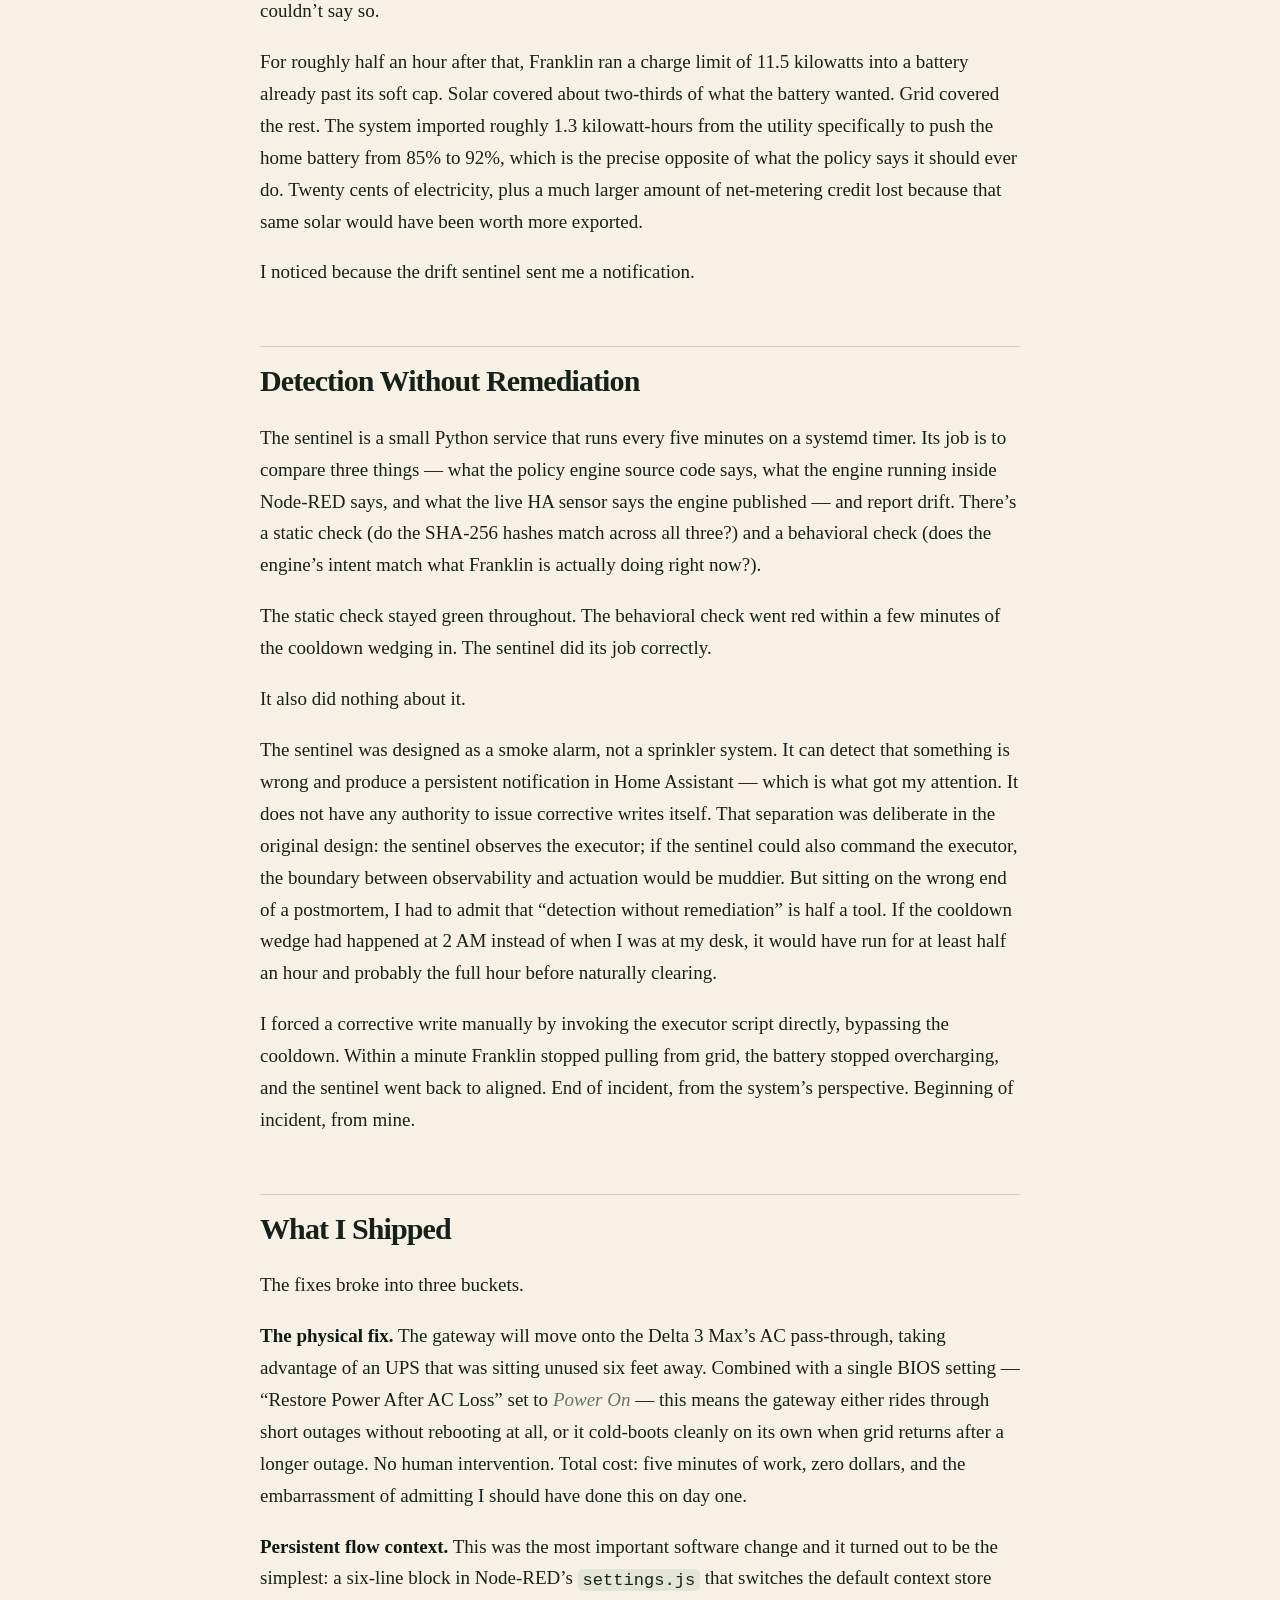
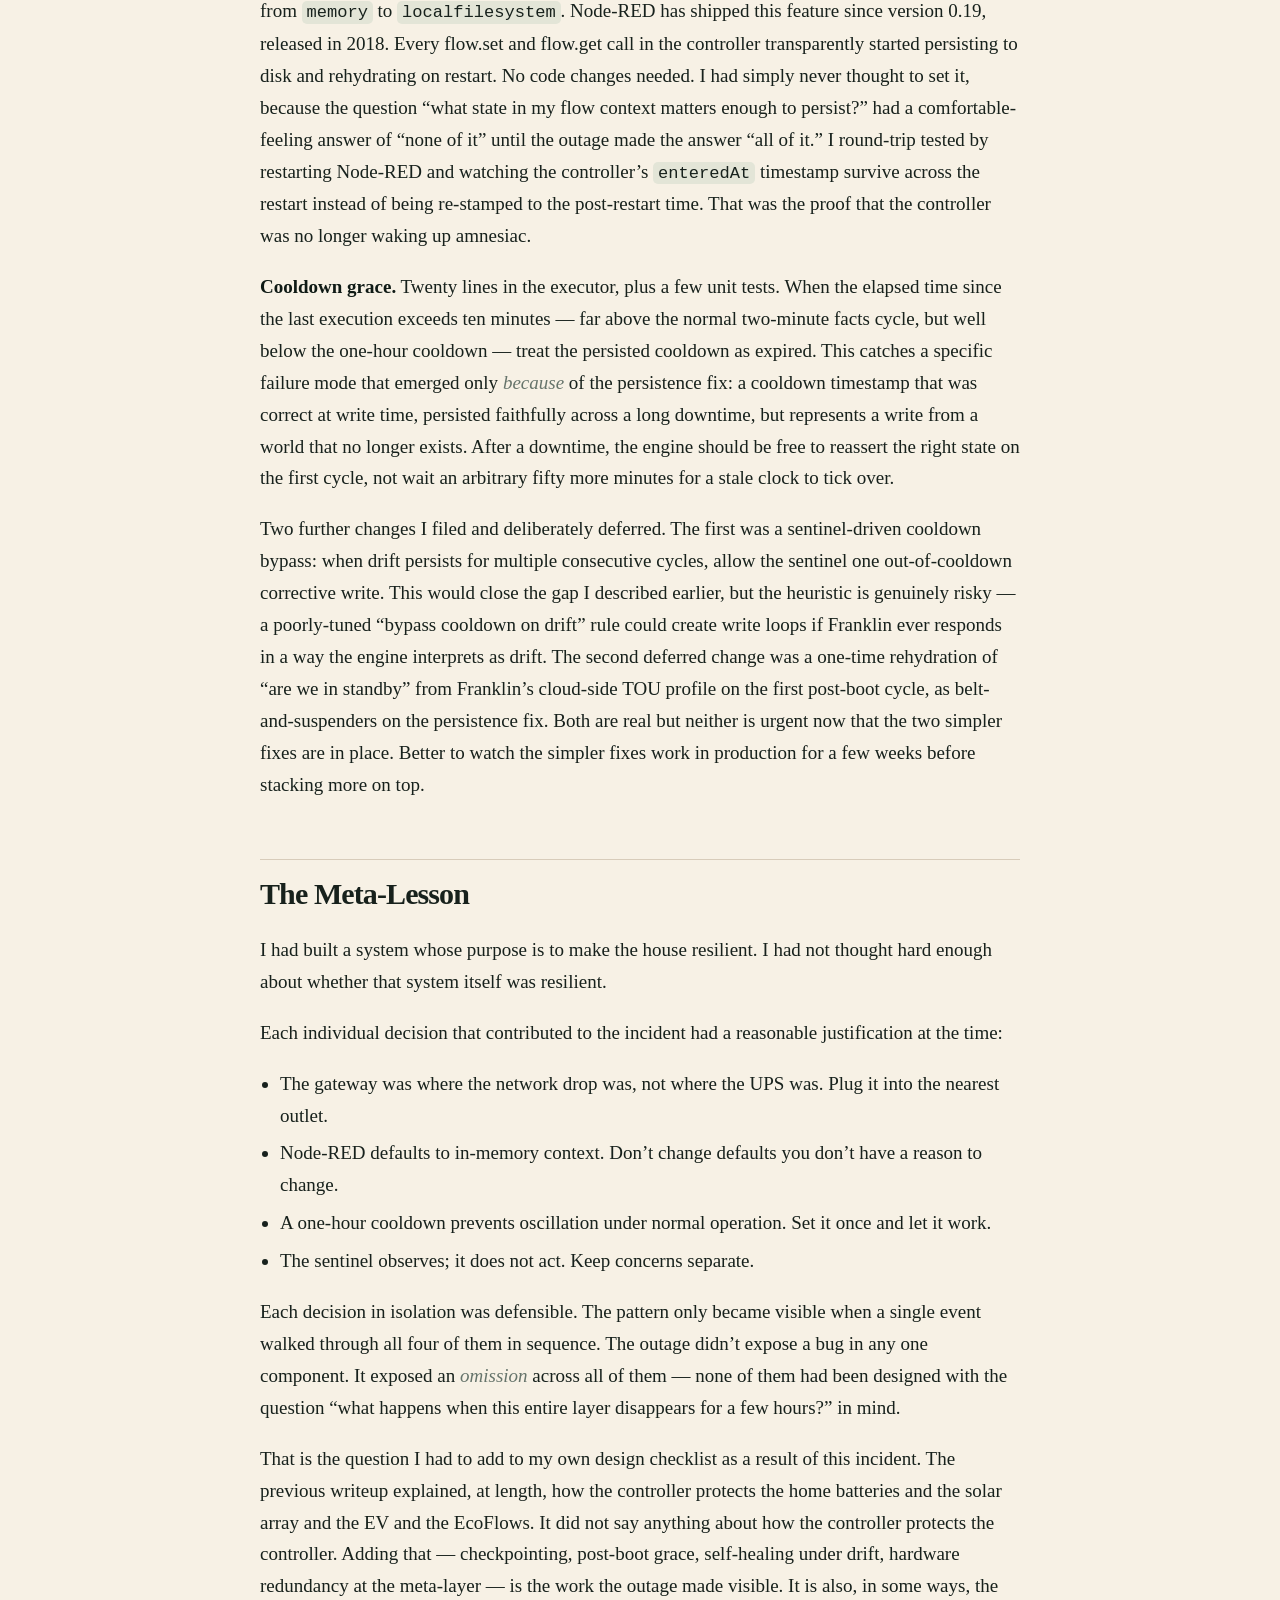
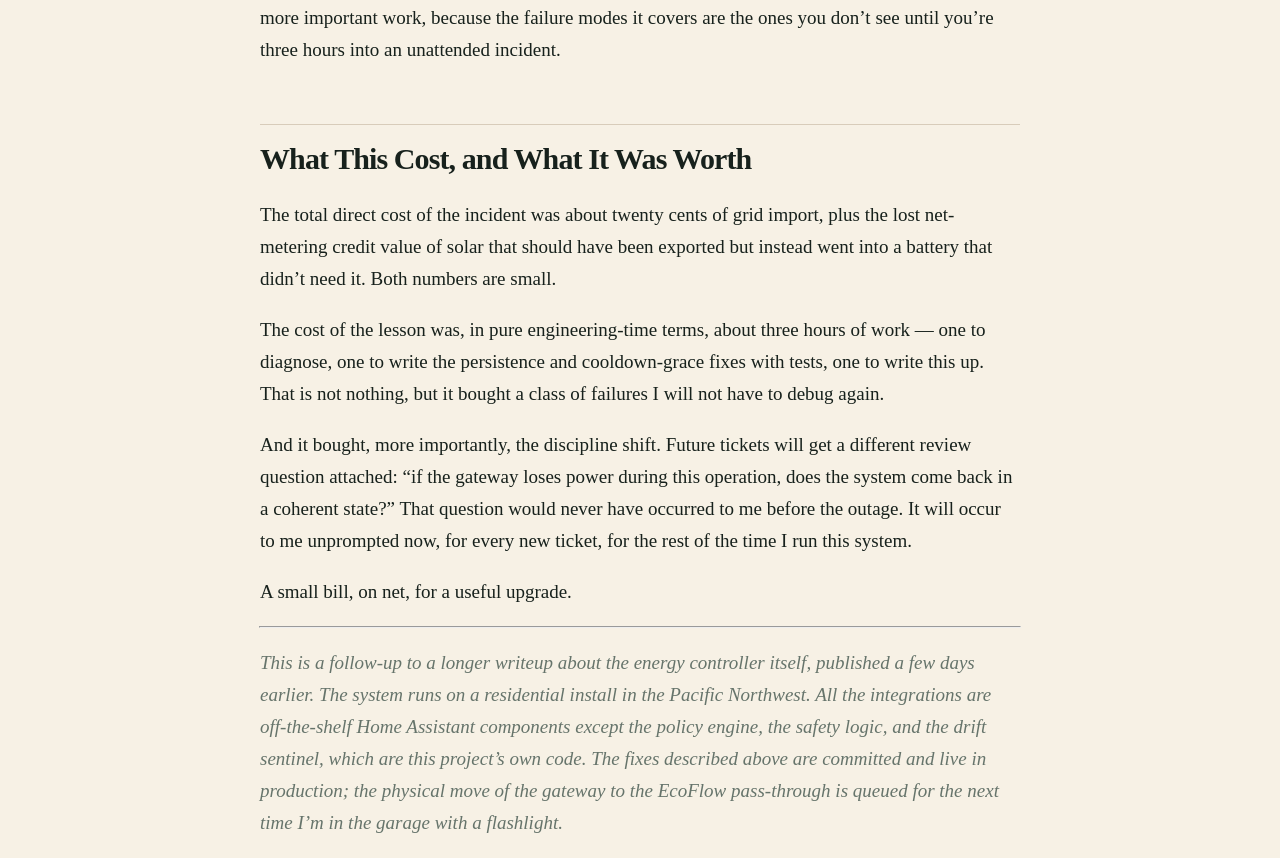
==== commit 7d02c7db: "Make every image a lightbox: hover-zoom + click for full size" ====
--- a/article-2.html
+++ b/article-2.html
@@ -245,5 +245,20 @@
 The fixes described above are committed and live in production; the
 physical move of the gateway to the EcoFlow pass-through is queued for
 the next time I’m in the garage with a flashlight.</em></p>
+<script>
+  document.addEventListener('DOMContentLoaded', function () {
+    document.querySelectorAll('figure img, p > img').forEach(function (img) {
+      if (img.parentNode.tagName === 'A') return;
+      var link = document.createElement('a');
+      link.href = img.src;
+      link.target = '_blank';
+      link.rel = 'noopener';
+      link.className = 'diagram-lightbox';
+      link.title = 'Click to view full size';
+      img.parentNode.insertBefore(link, img);
+      link.appendChild(img);
+    });
+  });
+</script>
 </body>
 </html>
--- a/article.css
+++ b/article.css
@@ -85,12 +85,35 @@
 }
 
 blockquote {
-  margin: 42px 0;
-  padding-left: 24px;
-  border-left: 5px solid var(--solar);
+  max-width: 760px;
+  margin: 42px auto;
+  padding: 24px 28px;
+  background: rgba(31, 111, 82, 0.06);
+  border-left: 4px solid var(--accent);
+  border-radius: 6px;
   color: #27342d;
-  font-size: 25px;
-  line-height: 1.35;
+  font-family: "IBM Plex Mono", ui-monospace, SFMono-Regular, Menlo, Monaco, Consolas, monospace;
+  font-size: 15px;
+  line-height: 1.6;
+}
+
+blockquote p {
+  font-size: 15px;
+  line-height: 1.6;
+  margin: 0 0 12px;
+}
+
+blockquote p:last-child {
+  margin-bottom: 0;
+}
+
+blockquote strong {
+  display: block;
+  font-size: 13px;
+  letter-spacing: 0.04em;
+  text-transform: uppercase;
+  color: var(--accent);
+  margin-bottom: 8px;
 }
 
 code {
@@ -106,3 +129,74 @@
   p, li { font-size: 17px; }
   h1 { margin-top: 34px; }
 }
+
+pre {
+  background: rgba(31, 111, 82, 0.05);
+  padding: 24px;
+  border-radius: 12px;
+  overflow-x: auto;
+  border: 1px solid rgba(31, 111, 82, 0.15);
+  margin: 32px auto;
+  max-width: 760px;
+}
+
+pre code {
+  background: transparent;
+  padding: 0;
+  border-radius: 0;
+  font-size: 15px;
+  line-height: 1.5;
+}
+
+/* Fix Pandoc sourceCode div */
+div.sourceCode {
+  margin: 32px auto;
+  max-width: 760px;
+  background: rgba(31, 111, 82, 0.05);
+  border-radius: 12px;
+  border: 1px solid rgba(31, 111, 82, 0.15);
+  overflow-x: auto;
+}
+div.sourceCode pre {
+  margin: 0;
+  border: none;
+  background: transparent;
+  padding: 24px;
+}
+
+/* Lightbox hover effect for ALL article images */
+body {
+  overflow-x: hidden;
+}
+a.diagram-lightbox {
+  display: block;
+  width: min(1120px, calc(100vw - 48px));
+  max-width: none;
+  margin: 34px 50% 12px;
+  transform: translateX(-50%);
+  text-decoration: none;
+  border-radius: 18px;
+}
+a.diagram-lightbox img {
+  margin: 0;
+  transform: none;
+  width: 100%;
+  transition: transform 0.4s cubic-bezier(0.16, 1, 0.3, 1), box-shadow 0.4s ease;
+  cursor: zoom-in;
+  display: block;
+}
+a.diagram-lightbox:hover img {
+  transform: scale(1.03);
+  box-shadow: 0 30px 90px rgba(46, 35, 19, 0.32);
+}
+a.diagram-lightbox img {
+  margin: 0;
+  transform: none;
+  width: 100%;
+  transition: transform 0.4s cubic-bezier(0.16, 1, 0.3, 1), box-shadow 0.4s ease;
+  cursor: zoom-in;
+}
+a.diagram-lightbox:hover img {
+  transform: scale(1.05);
+  box-shadow: 0 30px 90px rgba(46, 35, 19, 0.25);
+}
